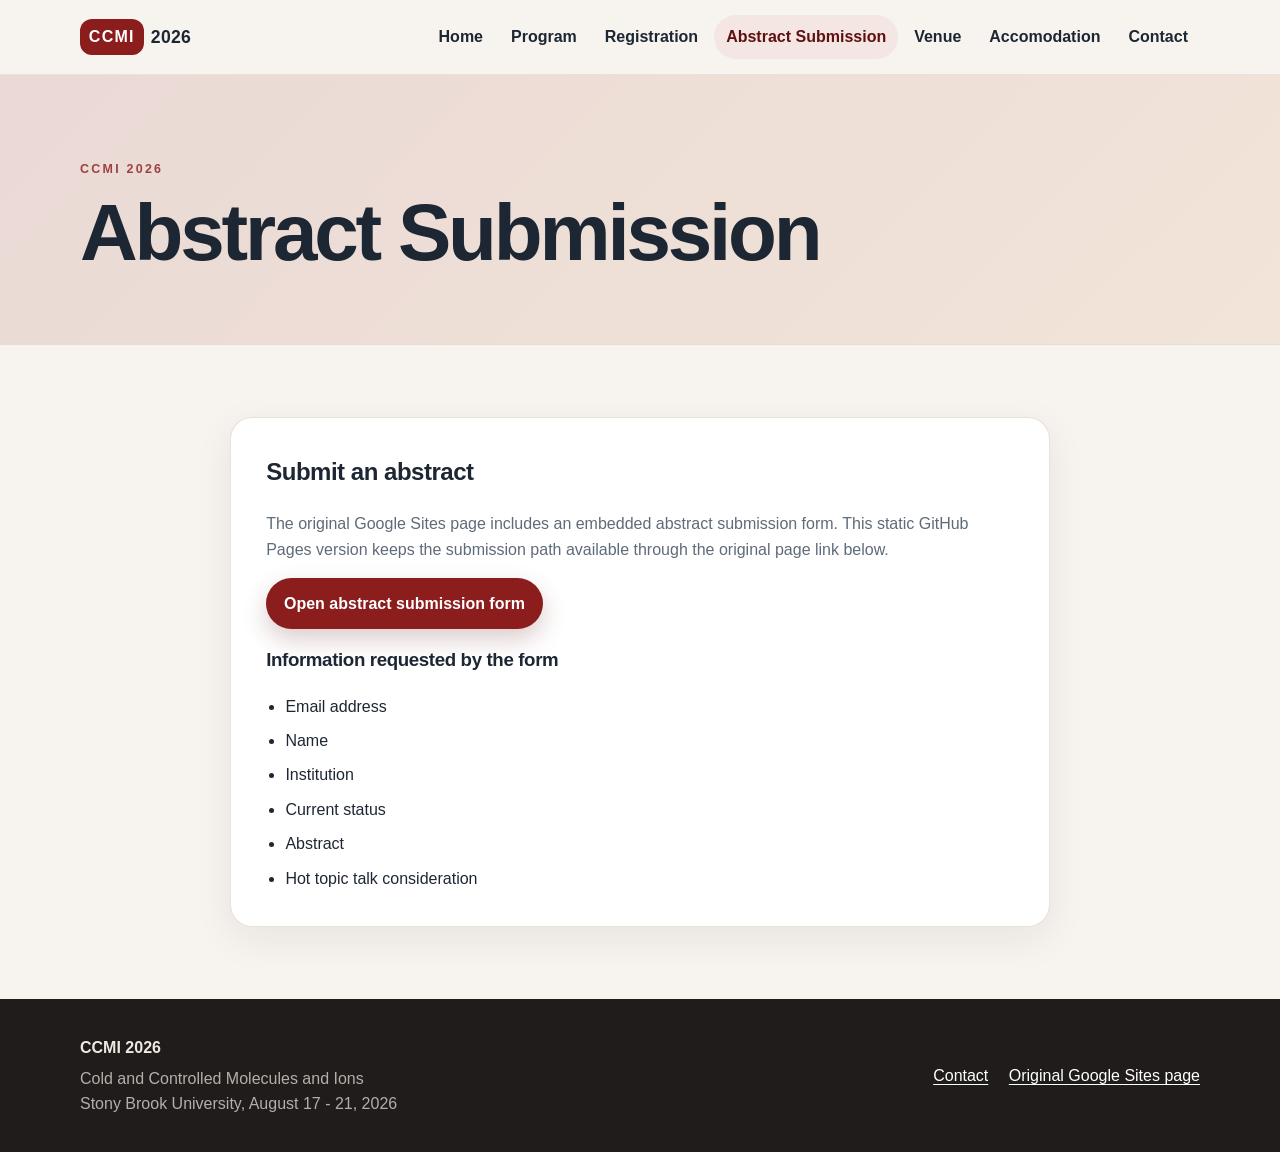
==== abstract-submission/index.html @ ee5973e4 "Add files via upload" ====
<!doctype html>
<html lang="en">
<head>
  <meta charset="utf-8">
  <meta name="viewport" content="width=device-width, initial-scale=1">
  <title>Abstract Submission | CCMI 2026</title>
  <meta name="description" content="CCMI 2026 abstract submission information.">
  <meta name="google-site-verification" content="w68Z3fthPBbax9N0cDsS-JQqRQEaWdA3d3wQGxd3zi4">
  <link rel="stylesheet" href="../assets/css/styles.css">
</head>
<body>
  <a class="skip-link" href="#main">Skip to main content</a>
  <header class="site-header">
    <div class="container nav-wrap">
      <a class="brand" href="../index.html" aria-label="CCMI 2026 Home">
        <span class="brand-mark">CCMI</span>
        <span class="brand-text">2026</span>
      </a>
      <button class="nav-toggle" type="button" aria-expanded="false" aria-controls="site-nav">
        <span class="sr-only">Toggle navigation</span>
        <span></span><span></span><span></span>
      </button>
      <nav id="site-nav" class="site-nav" aria-label="Primary navigation">
          <a class="" href="../index.html">Home</a>
          <a class="" href="../program/">Program</a>
          <a class="" href="../registration/">Registration</a>
          <a class="active" href="../abstract-submission/" aria-current="page">Abstract Submission</a>
          <a class="" href="../venue/">Venue</a>
          <a class="" href="../accomodation/">Accomodation</a>
          <a class="" href="../contact/">Contact</a>
      </nav>
    </div>
  </header>

  <main id="main">

    <section class="page-hero">
      <div class="container">
        <p class="eyebrow">CCMI 2026</p>
        <h1>Abstract Submission</h1>
      </div>
    </section>
    <section class="section">
      <div class="container narrow">
        <div class="content-card">
          <h2>Submit an abstract</h2>
          <p>The original Google Sites page includes an embedded abstract submission form. This static GitHub Pages version keeps the submission path available through the original page link below.</p>
          <p><a class="button primary" href="https://sites.google.com/iu.edu/ccmi2026/abstract-submission">Open abstract submission form</a></p>
          <h3>Information requested by the form</h3>
          <ul class="check-list">
            <li>Email address</li>
            <li>Name</li>
            <li>Institution</li>
            <li>Current status</li>
            <li>Abstract</li>
            <li>Hot topic talk consideration</li>
          </ul>
          <!-- Maintainer note: If you have the Google Forms embed URL, replace the button above with an iframe such as:
          <iframe src="PASTE_GOOGLE_FORMS_EMBED_URL_HERE" width="100%" height="1200" frameborder="0" marginheight="0" marginwidth="0">Loading...</iframe>
          -->
        </div>
      </div>
    </section>

  </main>

  <footer class="site-footer">
    <div class="container footer-grid">
      <div>
        <strong>CCMI 2026</strong>
        <p>Cold and Controlled Molecules and Ions<br>Stony Brook University, August 17 - 21, 2026</p>
      </div>
      <div>
        <a href="../contact/">Contact</a>
        <a href="https://sites.google.com/iu.edu/ccmi2026">Original Google Sites page</a>
      </div>
    </div>
  </footer>
  <script src="../assets/js/main.js"></script>
</body>
</html>
---- assets/css/styles.css ----
:root {
  --bg: #f7f3ee;
  --surface: #ffffff;
  --surface-soft: #fbf8f4;
  --text: #1d2733;
  --muted: #5f6b78;
  --line: #e5ded4;
  --accent: #8b1d1d;
  --accent-dark: #5f1111;
  --accent-soft: #f4e6e2;
  --shadow: 0 18px 60px rgba(29, 39, 51, 0.12);
  --radius: 22px;
}

* {
  box-sizing: border-box;
}

html {
  scroll-behavior: smooth;
}

body {
  margin: 0;
  font-family: -apple-system, BlinkMacSystemFont, "Segoe UI", Roboto, Helvetica, Arial, sans-serif;
  color: var(--text);
  background: var(--bg);
  line-height: 1.6;
}

img {
  max-width: 100%;
  display: block;
}

a {
  color: var(--accent);
  text-decoration-thickness: 0.08em;
  text-underline-offset: 0.18em;
}

a:hover {
  color: var(--accent-dark);
}

.container {
  width: min(1120px, calc(100% - 2rem));
  margin: 0 auto;
}

.narrow {
  width: min(820px, calc(100% - 2rem));
}

.skip-link {
  position: absolute;
  left: 1rem;
  top: -4rem;
  z-index: 100;
  background: var(--text);
  color: #fff;
  padding: 0.7rem 1rem;
  border-radius: 999px;
  transition: top 0.2s ease;
}

.skip-link:focus {
  top: 1rem;
}

.sr-only {
  position: absolute;
  width: 1px;
  height: 1px;
  padding: 0;
  margin: -1px;
  overflow: hidden;
  clip: rect(0, 0, 0, 0);
  white-space: nowrap;
  border: 0;
}

.site-header {
  position: sticky;
  top: 0;
  z-index: 10;
  background: rgba(247, 243, 238, 0.92);
  backdrop-filter: blur(16px);
  border-bottom: 1px solid rgba(229, 222, 212, 0.8);
}

.nav-wrap {
  display: flex;
  align-items: center;
  justify-content: space-between;
  gap: 1rem;
  min-height: 74px;
}

.brand {
  display: inline-flex;
  align-items: center;
  gap: 0.45rem;
  color: var(--text);
  font-weight: 800;
  letter-spacing: 0.02em;
  text-decoration: none;
}

.brand-mark {
  background: var(--accent);
  color: #fff;
  border-radius: 12px;
  padding: 0.35rem 0.55rem;
  letter-spacing: 0.08em;
}

.brand-text {
  font-size: 1.1rem;
}

.site-nav {
  display: flex;
  align-items: center;
  justify-content: flex-end;
  flex-wrap: wrap;
  gap: 0.25rem;
}

.site-nav a {
  color: var(--text);
  text-decoration: none;
  font-weight: 650;
  padding: 0.55rem 0.75rem;
  border-radius: 999px;
}

.site-nav a:hover,
.site-nav a.active {
  background: var(--accent-soft);
  color: var(--accent-dark);
}

.nav-toggle {
  display: none;
  border: 0;
  background: transparent;
  width: 44px;
  height: 44px;
  padding: 0;
  cursor: pointer;
}

.nav-toggle span:not(.sr-only) {
  display: block;
  width: 24px;
  height: 2px;
  background: var(--text);
  margin: 5px auto;
  transition: transform 0.2s ease, opacity 0.2s ease;
}

.hero {
  position: relative;
  overflow: hidden;
  padding: 7.5rem 0 6.5rem;
  background: linear-gradient(135deg, #541111 0%, #8b1d1d 48%, #d18a56 100%);
  color: #fff;
}

.hero::after {
  content: "";
  position: absolute;
  inset: auto -10% -45% 35%;
  height: 390px;
  background: rgba(255, 255, 255, 0.11);
  border-radius: 999px;
  transform: rotate(-8deg);
}

.hero-inner {
  position: relative;
  z-index: 1;
}

.eyebrow {
  margin: 0 0 0.7rem;
  color: inherit;
  font-size: 0.78rem;
  font-weight: 800;
  letter-spacing: 0.18em;
  text-transform: uppercase;
  opacity: 0.8;
}

.hero h1,
.page-hero h1 {
  margin: 0;
  line-height: 1.05;
  letter-spacing: -0.04em;
}

.hero h1 {
  max-width: 900px;
  font-size: clamp(3rem, 8vw, 6.6rem);
}

.hero-subtitle {
  max-width: 650px;
  margin: 1.2rem 0 0;
  font-size: clamp(1.25rem, 2.5vw, 1.75rem);
  opacity: 0.92;
}

.hero-actions {
  display: flex;
  gap: 0.85rem;
  flex-wrap: wrap;
  margin-top: 2rem;
}

.button {
  display: inline-flex;
  align-items: center;
  justify-content: center;
  min-height: 44px;
  padding: 0.72rem 1.05rem;
  border-radius: 999px;
  font-weight: 800;
  text-decoration: none;
  border: 1px solid transparent;
}

.button.primary {
  background: var(--accent);
  color: #fff;
  box-shadow: 0 10px 25px rgba(95, 17, 17, 0.22);
}

.hero .button.primary {
  background: #fff;
  color: var(--accent-dark);
}

.button.secondary {
  color: var(--accent-dark);
  border-color: rgba(139, 29, 29, 0.24);
  background: rgba(255, 255, 255, 0.72);
}

.hero .button.secondary {
  color: #fff;
  border-color: rgba(255,255,255,0.55);
  background: rgba(255,255,255,0.14);
}

.section {
  padding: 4.5rem 0;
}

.alt-section {
  background: var(--surface-soft);
  border-top: 1px solid var(--line);
  border-bottom: 1px solid var(--line);
}

.section-heading {
  margin-bottom: 1.5rem;
}

.section-heading .eyebrow,
.page-hero .eyebrow {
  color: var(--accent);
}

.section-heading h2 {
  margin: 0;
  font-size: clamp(2rem, 4vw, 3.1rem);
  letter-spacing: -0.035em;
  line-height: 1.08;
}

.speaker-grid {
  display: grid;
  grid-template-columns: repeat(3, minmax(0, 1fr));
  gap: 0.9rem;
}

.speaker-card,
.content-card,
.notice-card,
.person-card,
.venue-card {
  background: var(--surface);
  border: 1px solid rgba(229, 222, 212, 0.9);
  border-radius: var(--radius);
  box-shadow: 0 12px 40px rgba(29, 39, 51, 0.07);
}

.speaker-card {
  padding: 1.05rem;
}

.speaker-card h3 {
  margin: 0 0 0.25rem;
  font-size: 1rem;
  line-height: 1.25;
}

.speaker-card p {
  margin: 0;
  color: var(--muted);
  font-size: 0.94rem;
}

.person-grid {
  display: grid;
  grid-template-columns: repeat(2, minmax(0, 1fr));
  gap: 1.2rem;
}

.person-card {
  overflow: hidden;
}

.person-card img {
  width: 100%;
  aspect-ratio: 4 / 3;
  object-fit: cover;
  object-position: center 20%;
}

.person-card-body {
  padding: 1.25rem;
}

.person-card h3,
.venue-card h2,
.content-card h2,
.content-card h3 {
  margin-top: 0;
  letter-spacing: -0.02em;
}

.person-card p,
.content-card p,
.notice-card p,
.venue-card p {
  color: var(--muted);
}

.page-hero {
  padding: 5.3rem 0 4.3rem;
  background: linear-gradient(135deg, rgba(139,29,29,0.12), rgba(209,138,86,0.14));
  border-bottom: 1px solid var(--line);
}

.page-hero h1 {
  font-size: clamp(2.7rem, 7vw, 5rem);
}

.content-card,
.notice-card {
  padding: clamp(1.4rem, 4vw, 2.2rem);
}

.notice-card p {
  margin: 0;
  font-size: 1.15rem;
}

.check-list {
  display: grid;
  gap: 0.55rem;
  margin: 1rem 0 0;
  padding-left: 1.2rem;
}

.venue-card {
  overflow: hidden;
  margin: 0;
}

.venue-card img {
  width: 100%;
  aspect-ratio: 16 / 9;
  object-fit: cover;
}

.venue-card figcaption {
  padding: clamp(1.4rem, 4vw, 2rem);
}

.site-footer {
  padding: 2.2rem 0;
  background: #201c1b;
  color: #efe8df;
}

.site-footer p {
  margin: 0.35rem 0 0;
  color: rgba(239, 232, 223, 0.72);
}

.site-footer a {
  color: #fff;
  display: inline-block;
  margin-left: 1rem;
}

.footer-grid {
  display: flex;
  justify-content: space-between;
  gap: 1.5rem;
  align-items: center;
}

@media (max-width: 860px) {
  .nav-toggle {
    display: inline-block;
  }

  .site-nav {
    position: absolute;
    top: 74px;
    left: 0;
    right: 0;
    display: none;
    flex-direction: column;
    align-items: stretch;
    padding: 0.75rem 1rem 1rem;
    background: rgba(247, 243, 238, 0.98);
    border-bottom: 1px solid var(--line);
  }

  .site-nav.is-open {
    display: flex;
  }

  .site-nav a {
    padding: 0.8rem 1rem;
  }

  .speaker-grid {
    grid-template-columns: repeat(2, minmax(0, 1fr));
  }
}

@media (max-width: 640px) {
  .hero {
    padding: 5rem 0 4.4rem;
  }

  .section {
    padding: 3.2rem 0;
  }

  .speaker-grid,
  .person-grid {
    grid-template-columns: 1fr;
  }

  .footer-grid {
    align-items: flex-start;
    flex-direction: column;
  }

  .site-footer a {
    margin-left: 0;
    margin-right: 1rem;
    margin-top: 0.5rem;
  }
}
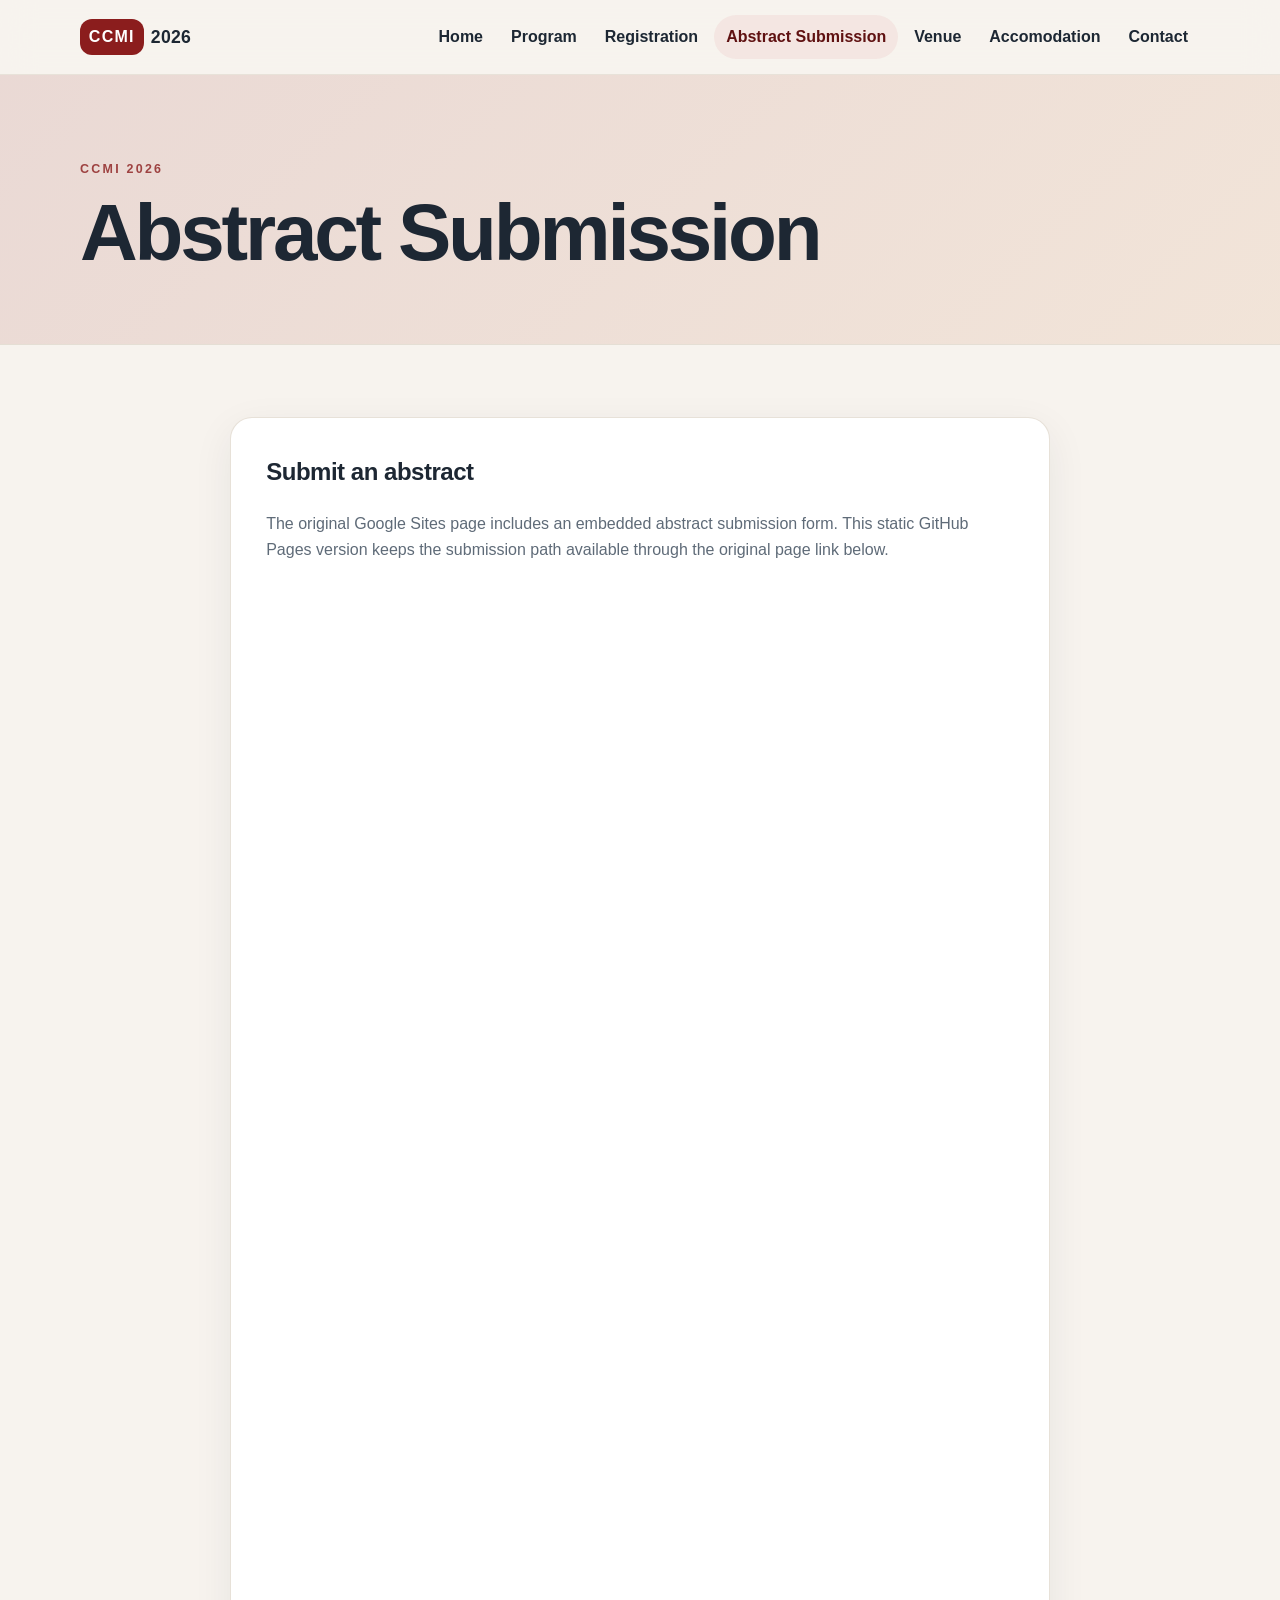
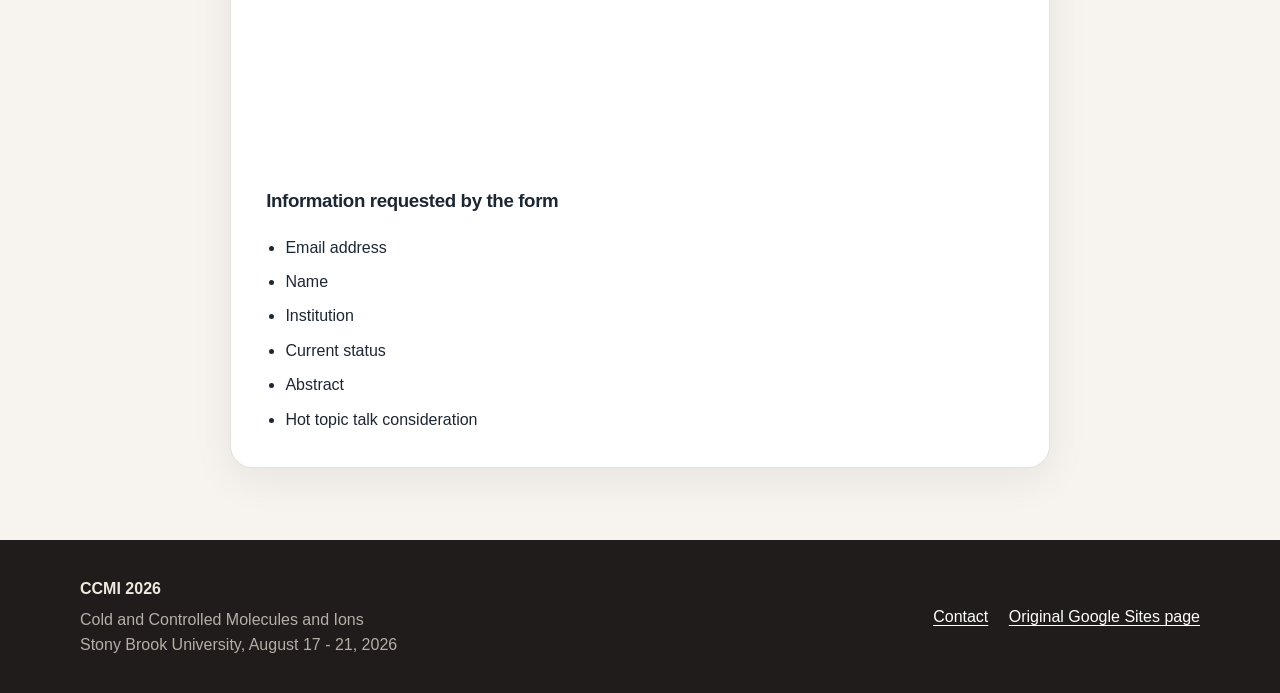
==== commit 468c0c77: "Update index.html" ====
--- a/abstract-submission/index.html
+++ b/abstract-submission/index.html
@@ -45,7 +45,9 @@
         <div class="content-card">
           <h2>Submit an abstract</h2>
           <p>The original Google Sites page includes an embedded abstract submission form. This static GitHub Pages version keeps the submission path available through the original page link below.</p>
-          <p><a class="button primary" href="https://sites.google.com/iu.edu/ccmi2026/abstract-submission">Open abstract submission form</a></p>
+          <!--<p><a class="button primary" href="https://sites.google.com/iu.edu/ccmi2026/abstract-submission">Open abstract submission form</a></p>
+          -->
+          <iframe src="https://docs.google.com/forms/d/e/1FAIpQLSe0qyNSC0377e03A9WcDz2Z2Utz-gYr0p3lGnvf_6XsTWD5qQ/viewform?usp=sharing&ouid=105767898211458701816" width="100%" height="1200" frameborder="0" marginheight="0" marginwidth="0">Loading...</iframe>
           <h3>Information requested by the form</h3>
           <ul class="check-list">
             <li>Email address</li>
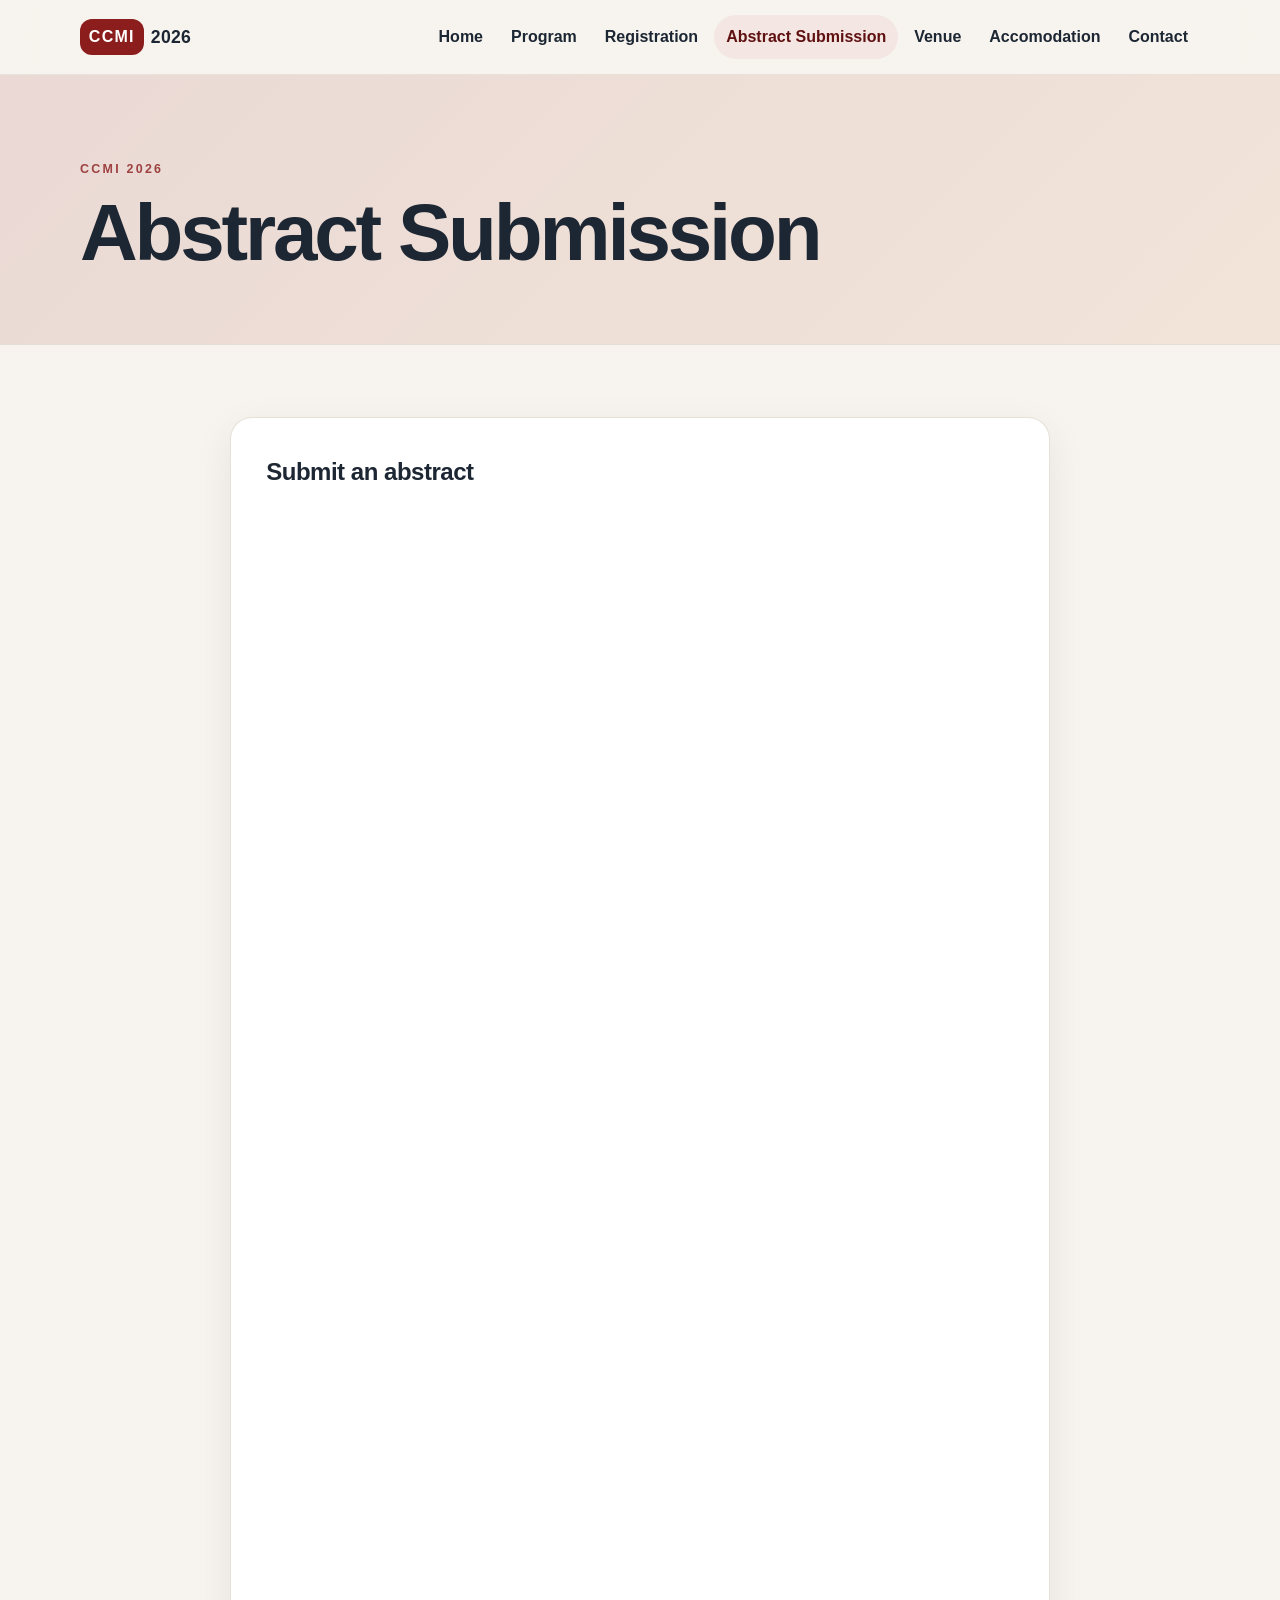
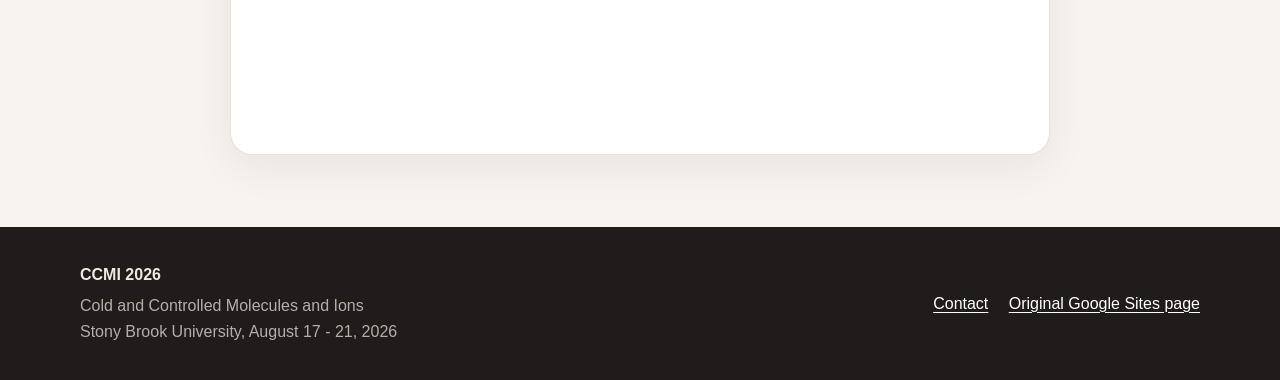
==== commit c4e917f7: "Update index.html" ====
--- a/abstract-submission/index.html
+++ b/abstract-submission/index.html
@@ -44,11 +44,11 @@
       <div class="container narrow">
         <div class="content-card">
           <h2>Submit an abstract</h2>
-          <p>The original Google Sites page includes an embedded abstract submission form. This static GitHub Pages version keeps the submission path available through the original page link below.</p>
-          <!--<p><a class="button primary" href="https://sites.google.com/iu.edu/ccmi2026/abstract-submission">Open abstract submission form</a></p>
+          <!--<p>The original Google Sites page includes an embedded abstract submission form. This static GitHub Pages version keeps the submission path available through the original page link below.</p>
+          <p><a class="button primary" href="https://sites.google.com/iu.edu/ccmi2026/abstract-submission">Open abstract submission form</a></p>
           -->
           <iframe src="https://docs.google.com/forms/d/e/1FAIpQLSe0qyNSC0377e03A9WcDz2Z2Utz-gYr0p3lGnvf_6XsTWD5qQ/viewform?usp=sharing&ouid=105767898211458701816" width="100%" height="1200" frameborder="0" marginheight="0" marginwidth="0">Loading...</iframe>
-          <h3>Information requested by the form</h3>
+          <!--<h3>Information requested by the form</h3>
           <ul class="check-list">
             <li>Email address</li>
             <li>Name</li>
@@ -56,7 +56,7 @@
             <li>Current status</li>
             <li>Abstract</li>
             <li>Hot topic talk consideration</li>
-          </ul>
+          </ul>-->
           <!-- Maintainer note: If you have the Google Forms embed URL, replace the button above with an iframe such as:
           <iframe src="PASTE_GOOGLE_FORMS_EMBED_URL_HERE" width="100%" height="1200" frameborder="0" marginheight="0" marginwidth="0">Loading...</iframe>
           -->
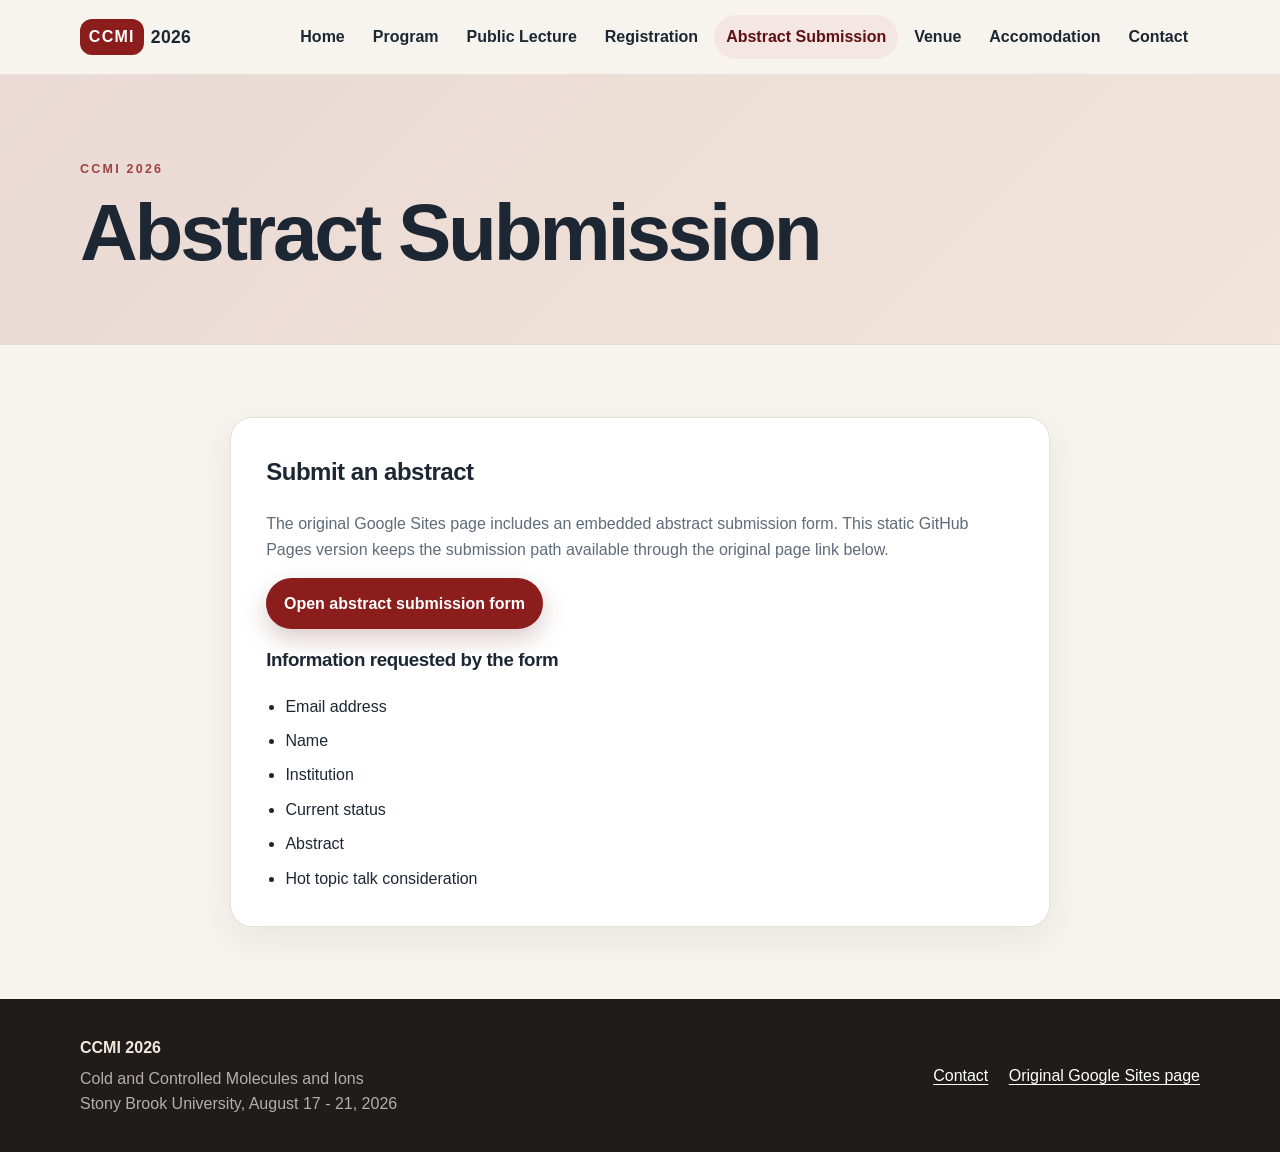
==== commit a6adcfee: "Add files via upload" ====
--- a/abstract-submission/index.html
+++ b/abstract-submission/index.html
@@ -23,6 +23,7 @@
       <nav id="site-nav" class="site-nav" aria-label="Primary navigation">
           <a class="" href="../index.html">Home</a>
           <a class="" href="../program/">Program</a>
+          <a class="" href="../public-lecture/">Public Lecture</a>
           <a class="" href="../registration/">Registration</a>
           <a class="active" href="../abstract-submission/" aria-current="page">Abstract Submission</a>
           <a class="" href="../venue/">Venue</a>
@@ -44,11 +45,9 @@
       <div class="container narrow">
         <div class="content-card">
           <h2>Submit an abstract</h2>
-          <!--<p>The original Google Sites page includes an embedded abstract submission form. This static GitHub Pages version keeps the submission path available through the original page link below.</p>
+          <p>The original Google Sites page includes an embedded abstract submission form. This static GitHub Pages version keeps the submission path available through the original page link below.</p>
           <p><a class="button primary" href="https://sites.google.com/iu.edu/ccmi2026/abstract-submission">Open abstract submission form</a></p>
-          -->
-          <iframe src="https://docs.google.com/forms/d/e/1FAIpQLSe0qyNSC0377e03A9WcDz2Z2Utz-gYr0p3lGnvf_6XsTWD5qQ/viewform?usp=sharing&ouid=105767898211458701816" width="100%" height="1200" frameborder="0" marginheight="0" marginwidth="0">Loading...</iframe>
-          <!--<h3>Information requested by the form</h3>
+          <h3>Information requested by the form</h3>
           <ul class="check-list">
             <li>Email address</li>
             <li>Name</li>
@@ -56,7 +55,7 @@
             <li>Current status</li>
             <li>Abstract</li>
             <li>Hot topic talk consideration</li>
-          </ul>-->
+          </ul>
           <!-- Maintainer note: If you have the Google Forms embed URL, replace the button above with an iframe such as:
           <iframe src="PASTE_GOOGLE_FORMS_EMBED_URL_HERE" width="100%" height="1200" frameborder="0" marginheight="0" marginwidth="0">Loading...</iframe>
           -->
--- a/assets/css/styles.css
+++ b/assets/css/styles.css
@@ -286,6 +286,34 @@
   gap: 0.9rem;
 }
 
+.speakers-layout {
+  display: grid;
+  grid-template-columns: minmax(0, 1fr) minmax(320px, 1fr);
+  gap: clamp(1.5rem, 4vw, 3rem);
+  align-items: start;
+}
+
+.speakers-layout .speaker-grid {
+  grid-template-columns: repeat(2, minmax(0, 1fr));
+}
+
+.speaker-image-card {
+  position: sticky;
+  top: 96px;
+  background: var(--surface);
+  border: 1px solid rgba(229, 222, 212, 0.9);
+  border-radius: var(--radius);
+  box-shadow: 0 12px 40px rgba(29, 39, 51, 0.07);
+  padding: clamp(0.8rem, 2vw, 1.2rem);
+}
+
+.speaker-image-card img {
+  width: 100%;
+  height: auto;
+  border-radius: calc(var(--radius) - 8px);
+  object-fit: contain;
+}
+
 .speaker-card,
 .content-card,
 .notice-card,
@@ -369,6 +397,53 @@
   font-size: 1.15rem;
 }
 
+.hotel-links {
+  display: grid;
+  gap: 0.85rem;
+  margin-top: 1.25rem;
+}
+
+.hotel-links .button {
+  width: 100%;
+  justify-content: flex-start;
+  text-align: left;
+  border-radius: 16px;
+  line-height: 1.35;
+}
+
+.hotel-links .conference-hotel {
+  display: grid;
+  gap: 0.2rem;
+  align-items: start;
+  border: 2px solid #d6a43c;
+  background: linear-gradient(135deg, var(--accent-dark), var(--accent));
+  box-shadow: 0 14px 34px rgba(95, 17, 17, 0.3);
+}
+
+.hotel-badge {
+  display: inline-flex;
+  width: fit-content;
+  padding: 0.2rem 0.58rem;
+  border-radius: 999px;
+  background: rgba(255, 255, 255, 0.18);
+  color: #fff;
+  font-size: 0.72rem;
+  font-weight: 900;
+  letter-spacing: 0.08em;
+  text-transform: uppercase;
+}
+
+.hotel-name {
+  font-size: 1.08rem;
+  font-weight: 900;
+}
+
+.hotel-note {
+  font-size: 0.92rem;
+  font-weight: 700;
+  opacity: 0.9;
+}
+
 .check-list {
   display: grid;
   gap: 0.55rem;
@@ -389,6 +464,161 @@
 
 .venue-card figcaption {
   padding: clamp(1.4rem, 4vw, 2rem);
+}
+
+
+.public-lecture-section {
+  background:
+    radial-gradient(circle at top right, rgba(209, 138, 86, 0.18), transparent 34rem),
+    var(--bg);
+}
+
+.lecture-flyer {
+  overflow: hidden;
+  background: var(--surface);
+  border: 1px solid rgba(229, 222, 212, 0.95);
+  border-radius: calc(var(--radius) + 8px);
+  box-shadow: var(--shadow);
+}
+
+.lecture-flyer-banner {
+  display: flex;
+  align-items: center;
+  justify-content: center;
+  min-height: 64px;
+  padding: 1rem;
+  background: linear-gradient(135deg, var(--accent-dark), var(--accent));
+  color: #fff;
+  font-size: clamp(1rem, 2vw, 1.25rem);
+  font-weight: 900;
+  letter-spacing: 0.12em;
+  text-align: center;
+  text-transform: uppercase;
+}
+
+.lecture-flyer-grid {
+  display: grid;
+  grid-template-columns: minmax(0, 1.45fr) minmax(260px, 0.75fr);
+  gap: clamp(1.5rem, 4vw, 3rem);
+  align-items: start;
+  padding: clamp(1.5rem, 5vw, 3rem);
+}
+
+.lecture-kicker {
+  margin: 0 0 0.7rem;
+  color: var(--accent);
+  font-size: 0.9rem;
+  font-weight: 900;
+  letter-spacing: 0.13em;
+  text-transform: uppercase;
+}
+
+.lecture-flyer-copy h2 {
+  max-width: 780px;
+  margin: 0;
+  font-size: clamp(2.3rem, 6vw, 5rem);
+  line-height: 0.98;
+  letter-spacing: -0.055em;
+}
+
+.lecture-details {
+  display: grid;
+  grid-template-columns: repeat(2, minmax(0, 1fr));
+  gap: 0.85rem;
+  margin: 1.6rem 0;
+}
+
+.lecture-details div {
+  padding: 1rem;
+  border: 1px solid var(--line);
+  border-radius: 16px;
+  background: var(--surface-soft);
+}
+
+.lecture-details dt {
+  color: var(--accent-dark);
+  font-size: 0.76rem;
+  font-weight: 900;
+  letter-spacing: 0.1em;
+  text-transform: uppercase;
+}
+
+.lecture-details dd {
+  margin: 0.25rem 0 0;
+  color: var(--text);
+  font-size: 1.05rem;
+  font-weight: 750;
+  line-height: 1.35;
+}
+
+.lecture-flyer-copy p {
+  max-width: 780px;
+  color: var(--muted);
+  font-size: 1.08rem;
+}
+
+.lecture-actions {
+  display: flex;
+  flex-wrap: wrap;
+  gap: 0.8rem;
+  margin-top: 1.6rem;
+}
+
+.lecture-portrait-card {
+  overflow: hidden;
+  margin: 0;
+  background: var(--surface-soft);
+  border: 1px solid var(--line);
+  border-radius: var(--radius);
+  box-shadow: 0 12px 34px rgba(29, 39, 51, 0.08);
+}
+
+.lecture-portrait-card img {
+  width: 100%;
+  aspect-ratio: 4 / 5;
+  object-fit: cover;
+  object-position: center top;
+}
+
+.lecture-portrait-card figcaption {
+  padding: 0.85rem 1rem;
+  color: var(--muted);
+  font-size: 0.94rem;
+  text-align: center;
+}
+
+@media (max-width: 860px) {
+  .lecture-flyer-grid,
+  .lecture-details {
+    grid-template-columns: 1fr;
+  }
+
+  .lecture-portrait-card {
+    max-width: 360px;
+  }
+}
+
+@media print {
+  .site-header,
+  .site-footer,
+  .page-hero,
+  .lecture-actions {
+    display: none;
+  }
+
+  body {
+    background: #fff;
+  }
+
+  .section {
+    padding: 0;
+  }
+
+  .lecture-flyer {
+    border: 1px solid #222;
+    border-radius: 0;
+    box-shadow: none;
+  }
 }
 
 .site-footer {
@@ -413,6 +643,16 @@
   justify-content: space-between;
   gap: 1.5rem;
   align-items: center;
+}
+
+@media (max-width: 960px) {
+  .speakers-layout {
+    grid-template-columns: 1fr;
+  }
+
+  .speaker-image-card {
+    position: static;
+  }
 }
 
 @media (max-width: 860px) {
@@ -471,3 +711,70 @@
     margin-top: 0.5rem;
   }
 }
+
+/* Public lecture top headshot layout */
+.lecture-flyer-grid {
+  display: block;
+}
+
+.lecture-meta-row {
+  display: grid;
+  grid-template-columns: minmax(0, 1fr) minmax(180px, 240px);
+  gap: clamp(1rem, 3vw, 1.7rem);
+  align-items: stretch;
+  max-width: 880px;
+  margin: 1.6rem 0 1.7rem;
+}
+
+.lecture-meta-row .lecture-details {
+  grid-template-columns: 1fr;
+  margin: 0;
+}
+
+.lecture-meta-row .lecture-details div {
+  display: flex;
+  flex-direction: column;
+  justify-content: center;
+  min-height: 6.1rem;
+}
+
+.lecture-portrait-top {
+  align-self: stretch;
+  justify-self: end;
+  width: min(240px, 100%);
+  margin: 0;
+}
+
+.lecture-portrait-top img {
+  width: 100%;
+  height: calc(100% - 3rem);
+  min-height: 215px;
+  aspect-ratio: 1 / 1;
+  object-fit: cover;
+  object-position: center top;
+}
+
+.lecture-portrait-top figcaption {
+  min-height: 3rem;
+  display: flex;
+  align-items: center;
+  justify-content: center;
+}
+
+@media (max-width: 860px) {
+  .lecture-meta-row {
+    grid-template-columns: 1fr;
+    max-width: 100%;
+  }
+
+  .lecture-portrait-top {
+    order: -1;
+    justify-self: start;
+    width: min(260px, 100%);
+  }
+
+  .lecture-portrait-top img {
+    height: auto;
+    min-height: 0;
+  }
+}
